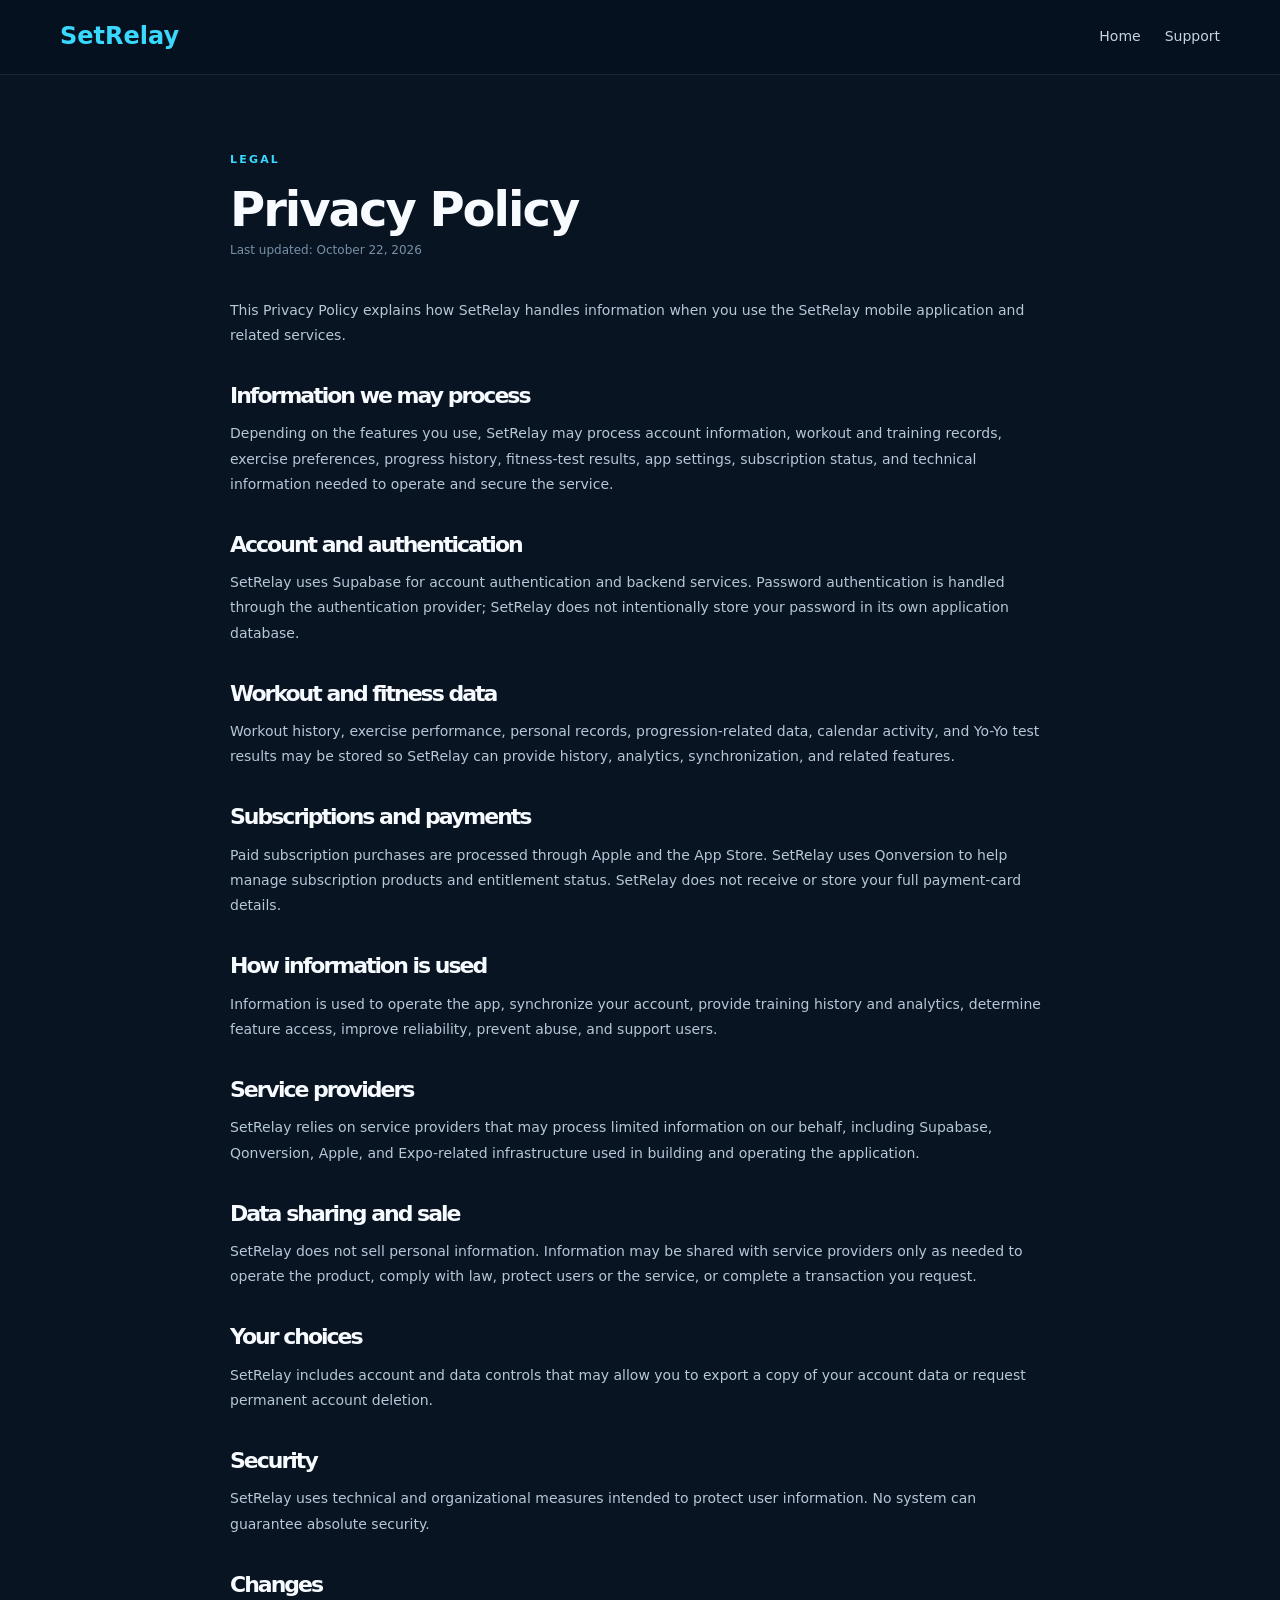
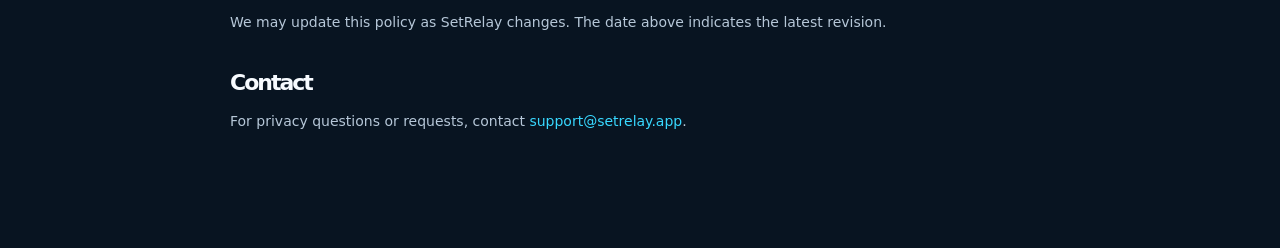
==== privacy.html @ fc801463 "Initial SetRelay website" ====
<!doctype html><html lang="en"><head><meta charset="utf-8"><meta name="viewport" content="width=device-width,initial-scale=1"><title>Privacy Policy — SetRelay</title><link rel="stylesheet" href="styles.css"></head><body class="legal"><header><div class="wrap nav"><a class="brand" href="/">SetRelay</a><nav><a href="/">Home</a><a href="support.html">Support</a></nav></div></header><main><div class="eyebrow">LEGAL</div><h1>Privacy Policy</h1><div class="meta">Last updated: October 22, 2026</div><p>This Privacy Policy explains how SetRelay handles information when you use the SetRelay mobile application and related services.</p><h2>Information we may process</h2><p>Depending on the features you use, SetRelay may process account information, workout and training records, exercise preferences, progress history, fitness-test results, app settings, subscription status, and technical information needed to operate and secure the service.</p><h2>Account and authentication</h2><p>SetRelay uses Supabase for account authentication and backend services. Password authentication is handled through the authentication provider; SetRelay does not intentionally store your password in its own application database.</p><h2>Workout and fitness data</h2><p>Workout history, exercise performance, personal records, progression-related data, calendar activity, and Yo-Yo test results may be stored so SetRelay can provide history, analytics, synchronization, and related features.</p><h2>Subscriptions and payments</h2><p>Paid subscription purchases are processed through Apple and the App Store. SetRelay uses Qonversion to help manage subscription products and entitlement status. SetRelay does not receive or store your full payment-card details.</p><h2>How information is used</h2><p>Information is used to operate the app, synchronize your account, provide training history and analytics, determine feature access, improve reliability, prevent abuse, and support users.</p><h2>Service providers</h2><p>SetRelay relies on service providers that may process limited information on our behalf, including Supabase, Qonversion, Apple, and Expo-related infrastructure used in building and operating the application.</p><h2>Data sharing and sale</h2><p>SetRelay does not sell personal information. Information may be shared with service providers only as needed to operate the product, comply with law, protect users or the service, or complete a transaction you request.</p><h2>Your choices</h2><p>SetRelay includes account and data controls that may allow you to export a copy of your account data or request permanent account deletion.</p><h2>Security</h2><p>SetRelay uses technical and organizational measures intended to protect user information. No system can guarantee absolute security.</p><h2>Changes</h2><p>We may update this policy as SetRelay changes. The date above indicates the latest revision.</p><h2>Contact</h2><p>For privacy questions or requests, contact <a href="mailto:support@setrelay.app">support@setrelay.app</a>.</p></main></body></html>
---- styles.css ----
:root{--bg:#07111f;--bg2:#0a1728;--card:#0d1f33;--text:#f7fbff;--muted:#9fb1c6;--line:rgba(255,255,255,.09);--accent:#38d8ff;--accent2:#5c7cff}*{box-sizing:border-box}html{scroll-behavior:smooth}body{margin:0;font-family:Inter,system-ui,sans-serif;background:var(--bg);color:var(--text);line-height:1.55}a{color:inherit;text-decoration:none}.wrap{width:min(1160px,calc(100% - 40px));margin:auto}header{position:sticky;top:0;z-index:10;background:rgba(7,17,31,.78);backdrop-filter:blur(18px);border-bottom:1px solid var(--line)}.nav{height:74px;display:flex;align-items:center;gap:28px}.brand{font-size:24px;font-weight:800}.nav nav{display:flex;gap:24px;margin-left:auto}.nav nav a{font-size:14px;color:#c5d3e2}.badge{padding:9px 12px;border:1px solid var(--line);border-radius:999px;color:#c5d3e2;font-size:12px}.hero{padding:100px 0;background:radial-gradient(circle at 78% 20%,rgba(56,216,255,.15),transparent 32%),linear-gradient(180deg,#07111f,#081421)}.hero-grid{display:grid;grid-template-columns:1.08fr .92fr;gap:80px;align-items:center}.eyebrow{font-size:11px;letter-spacing:2.2px;font-weight:800;color:var(--accent);margin-bottom:18px}h1{font-size:clamp(50px,7vw,82px);line-height:.98;letter-spacing:-4px;margin:0 0 28px}h1 span{color:var(--accent)}h2{font-size:clamp(34px,5vw,54px);line-height:1.06;letter-spacing:-2px;margin:0 0 38px}.lead{font-size:17px;color:#b5c4d5;max-width:680px}.actions{display:flex;align-items:center;gap:18px;margin-top:32px;color:var(--muted);font-size:12px}.btn{display:inline-flex;padding:13px 18px;background:linear-gradient(135deg,var(--accent),#7ce9ff);color:#04111d;border-radius:13px;font-weight:800}.device{width:300px;height:610px;margin:auto;border:1px solid rgba(255,255,255,.14);border-radius:44px;background:#04090f;padding:10px;box-shadow:0 30px 80px rgba(0,0,0,.35);transform:rotate(2deg);position:relative}.notch{position:absolute;top:17px;left:50%;transform:translateX(-50%);width:94px;height:26px;border-radius:20px;background:#020509}.screen{height:100%;border-radius:35px;padding:66px 18px 18px;background:linear-gradient(180deg,#0a1625,#0b1a2d)}.screen small{color:var(--accent);font-weight:800;letter-spacing:1.7px}.screen h3{font-size:26px;margin:8px 0 20px}.row,.progress{border:1px solid var(--line);background:rgba(255,255,255,.04);border-radius:15px;padding:14px;margin-bottom:10px}.row{display:flex;justify-content:space-between}.row span,.progress span{color:var(--muted);font-size:11px}.progress strong{display:block;margin-top:5px;font-size:13px}.start{margin-top:16px;text-align:center;background:var(--accent);color:#04111d;padding:13px;border-radius:13px;font-size:11px;font-weight:900}.section{padding:96px 0;background:#081421}.grid{display:grid;grid-template-columns:repeat(4,1fr);gap:16px}.grid article{min-height:230px;padding:24px;border:1px solid var(--line);border-radius:22px;background:linear-gradient(180deg,#0e2035,#0a192a)}.grid em{display:grid;place-items:center;width:44px;height:44px;border-radius:13px;background:#102941;color:var(--accent);font-style:normal;font-weight:800;font-size:12px;margin-bottom:42px}.grid h3{margin:0 0 9px}.grid p{margin:0;color:var(--muted);font-size:13px}.dark{background:#06101c;border-top:1px solid var(--line);border-bottom:1px solid var(--line)}.split{display:grid;grid-template-columns:1fr 1fr;gap:80px}.checks{display:grid;grid-template-columns:1fr 1fr;gap:14px;margin-top:28px;color:#c2d0df;font-size:13px}.cta{padding:42px;border:1px solid rgba(56,216,255,.18);border-radius:28px;background:linear-gradient(120deg,rgba(56,216,255,.08),rgba(92,124,255,.08)),#0a1a2d;display:grid;grid-template-columns:1.3fr .7fr;gap:40px;align-items:center}.cta h2{font-size:42px;margin:0}.big{display:inline-block}.cta p{color:var(--muted);font-size:12px;margin-top:12px}footer{padding:32px 0;border-top:1px solid var(--line);background:#050c16}.foot{display:grid;grid-template-columns:1fr auto auto;gap:28px;align-items:center}.foot small{display:block;color:#70869d;margin-top:4px}.foot div:nth-child(2){display:flex;gap:18px;color:#aab9c8;font-size:12px}.legal{min-height:100vh;background:#081421}.legal main{width:min(820px,calc(100% - 40px));margin:auto;padding:76px 0 100px}.legal h1{font-size:48px;letter-spacing:-2px;margin:0 0 8px}.legal h2{font-size:22px;margin:36px 0 8px}.legal p,.legal li{color:#b6c7d8;font-size:14px;line-height:1.8}.legal .meta{color:#7890a8;font-size:12px;margin-bottom:38px}.legal a{color:var(--accent)}.support-card{padding:24px;border:1px solid var(--line);border-radius:20px;background:#0d1e31;margin-top:22px}@media(max-width:950px){.hero-grid,.split,.cta{grid-template-columns:1fr}.grid{grid-template-columns:repeat(2,1fr)}.device{margin-top:20px}.foot{grid-template-columns:1fr}}@media(max-width:650px){.wrap{width:min(100% - 28px,1160px)}.nav nav{display:none}.badge{margin-left:auto}.hero{padding-top:70px}h1{font-size:48px;letter-spacing:-2.5px}.grid{grid-template-columns:1fr}.checks{grid-template-columns:1fr}.device{width:250px;height:510px}.cta{padding:28px}.cta h2{font-size:34px}}
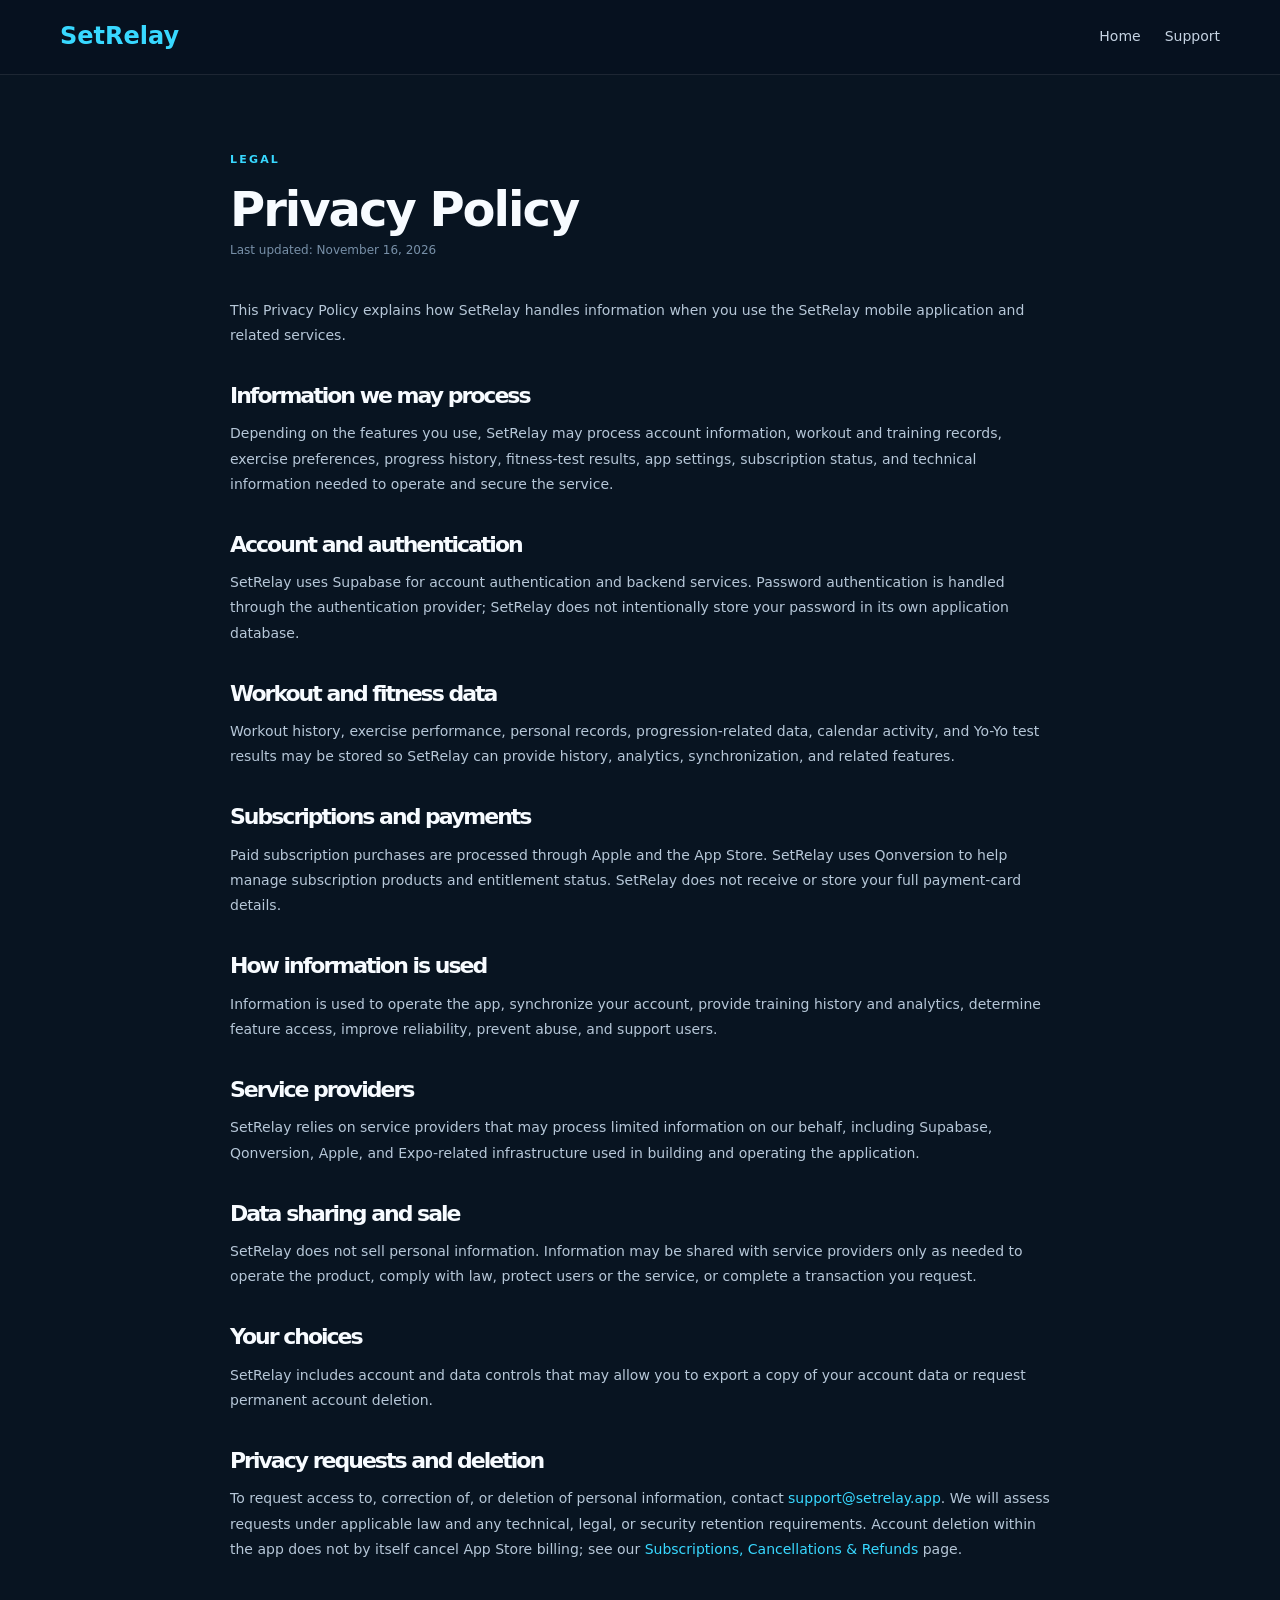
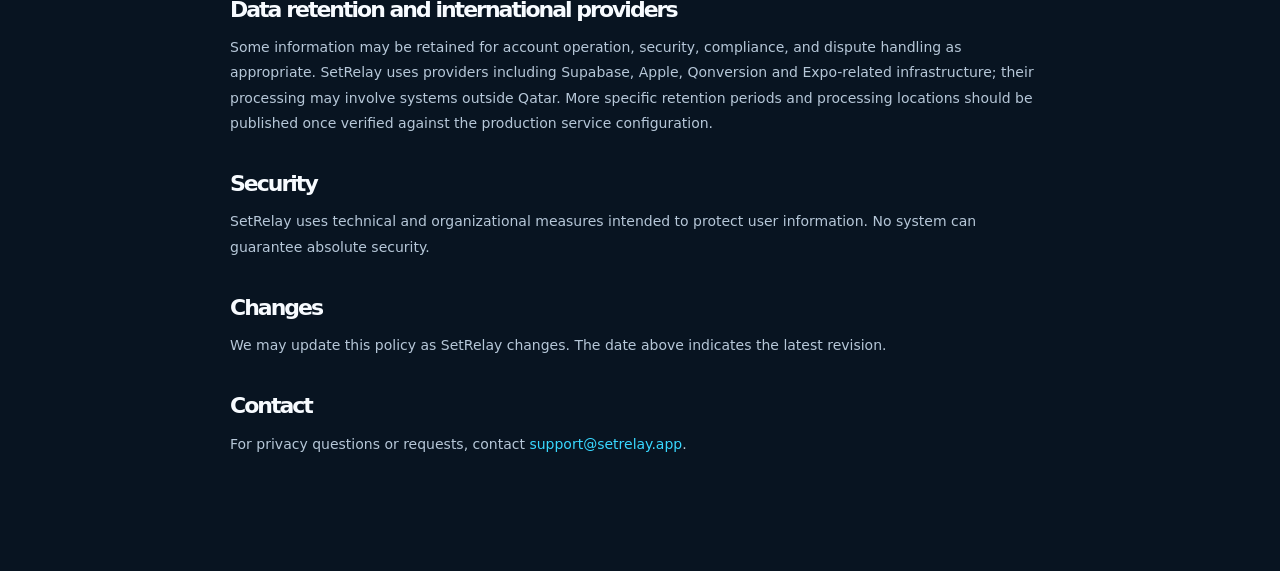
==== commit 6bd61052: "Draft customer-facing MOCI and App Store disclosure updates" ====
--- a/privacy.html
+++ b/privacy.html
@@ -1 +1 @@
-<!doctype html><html lang="en"><head><meta charset="utf-8"><meta name="viewport" content="width=device-width,initial-scale=1"><title>Privacy Policy — SetRelay</title><link rel="stylesheet" href="styles.css"></head><body class="legal"><header><div class="wrap nav"><a class="brand" href="/">SetRelay</a><nav><a href="/">Home</a><a href="support.html">Support</a></nav></div></header><main><div class="eyebrow">LEGAL</div><h1>Privacy Policy</h1><div class="meta">Last updated: October 22, 2026</div><p>This Privacy Policy explains how SetRelay handles information when you use the SetRelay mobile application and related services.</p><h2>Information we may process</h2><p>Depending on the features you use, SetRelay may process account information, workout and training records, exercise preferences, progress history, fitness-test results, app settings, subscription status, and technical information needed to operate and secure the service.</p><h2>Account and authentication</h2><p>SetRelay uses Supabase for account authentication and backend services. Password authentication is handled through the authentication provider; SetRelay does not intentionally store your password in its own application database.</p><h2>Workout and fitness data</h2><p>Workout history, exercise performance, personal records, progression-related data, calendar activity, and Yo-Yo test results may be stored so SetRelay can provide history, analytics, synchronization, and related features.</p><h2>Subscriptions and payments</h2><p>Paid subscription purchases are processed through Apple and the App Store. SetRelay uses Qonversion to help manage subscription products and entitlement status. SetRelay does not receive or store your full payment-card details.</p><h2>How information is used</h2><p>Information is used to operate the app, synchronize your account, provide training history and analytics, determine feature access, improve reliability, prevent abuse, and support users.</p><h2>Service providers</h2><p>SetRelay relies on service providers that may process limited information on our behalf, including Supabase, Qonversion, Apple, and Expo-related infrastructure used in building and operating the application.</p><h2>Data sharing and sale</h2><p>SetRelay does not sell personal information. Information may be shared with service providers only as needed to operate the product, comply with law, protect users or the service, or complete a transaction you request.</p><h2>Your choices</h2><p>SetRelay includes account and data controls that may allow you to export a copy of your account data or request permanent account deletion.</p><h2>Security</h2><p>SetRelay uses technical and organizational measures intended to protect user information. No system can guarantee absolute security.</p><h2>Changes</h2><p>We may update this policy as SetRelay changes. The date above indicates the latest revision.</p><h2>Contact</h2><p>For privacy questions or requests, contact <a href="mailto:support@setrelay.app">support@setrelay.app</a>.</p></main></body></html>
+<!doctype html><html lang="en"><head><meta charset="utf-8"><meta name="viewport" content="width=device-width,initial-scale=1"><title>Privacy Policy — SetRelay</title><link rel="stylesheet" href="styles.css"></head><body class="legal"><header><div class="wrap nav"><a class="brand" href="/">SetRelay</a><nav><a href="/">Home</a><a href="support.html">Support</a></nav></div></header><main><div class="eyebrow">LEGAL</div><h1>Privacy Policy</h1><div class="meta">Last updated: November 16, 2026</div><p>This Privacy Policy explains how SetRelay handles information when you use the SetRelay mobile application and related services.</p><h2>Information we may process</h2><p>Depending on the features you use, SetRelay may process account information, workout and training records, exercise preferences, progress history, fitness-test results, app settings, subscription status, and technical information needed to operate and secure the service.</p><h2>Account and authentication</h2><p>SetRelay uses Supabase for account authentication and backend services. Password authentication is handled through the authentication provider; SetRelay does not intentionally store your password in its own application database.</p><h2>Workout and fitness data</h2><p>Workout history, exercise performance, personal records, progression-related data, calendar activity, and Yo-Yo test results may be stored so SetRelay can provide history, analytics, synchronization, and related features.</p><h2>Subscriptions and payments</h2><p>Paid subscription purchases are processed through Apple and the App Store. SetRelay uses Qonversion to help manage subscription products and entitlement status. SetRelay does not receive or store your full payment-card details.</p><h2>How information is used</h2><p>Information is used to operate the app, synchronize your account, provide training history and analytics, determine feature access, improve reliability, prevent abuse, and support users.</p><h2>Service providers</h2><p>SetRelay relies on service providers that may process limited information on our behalf, including Supabase, Qonversion, Apple, and Expo-related infrastructure used in building and operating the application.</p><h2>Data sharing and sale</h2><p>SetRelay does not sell personal information. Information may be shared with service providers only as needed to operate the product, comply with law, protect users or the service, or complete a transaction you request.</p><h2>Your choices</h2><p>SetRelay includes account and data controls that may allow you to export a copy of your account data or request permanent account deletion.</p><h2>Privacy requests and deletion</h2><p>To request access to, correction of, or deletion of personal information, contact <a href="mailto:support@setrelay.app?subject=Privacy%20request">support@setrelay.app</a>. We will assess requests under applicable law and any technical, legal, or security retention requirements. Account deletion within the app does not by itself cancel App Store billing; see our <a href="subscriptions.html">Subscriptions, Cancellations & Refunds</a> page.</p><h2>Data retention and international providers</h2><p>Some information may be retained for account operation, security, compliance, and dispute handling as appropriate. SetRelay uses providers including Supabase, Apple, Qonversion and Expo-related infrastructure; their processing may involve systems outside Qatar. More specific retention periods and processing locations should be published once verified against the production service configuration.</p><h2>Security</h2><p>SetRelay uses technical and organizational measures intended to protect user information. No system can guarantee absolute security.</p><h2>Changes</h2><p>We may update this policy as SetRelay changes. The date above indicates the latest revision.</p><h2>Contact</h2><p>For privacy questions or requests, contact <a href="mailto:support@setrelay.app">support@setrelay.app</a>.</p></main></body></html>
